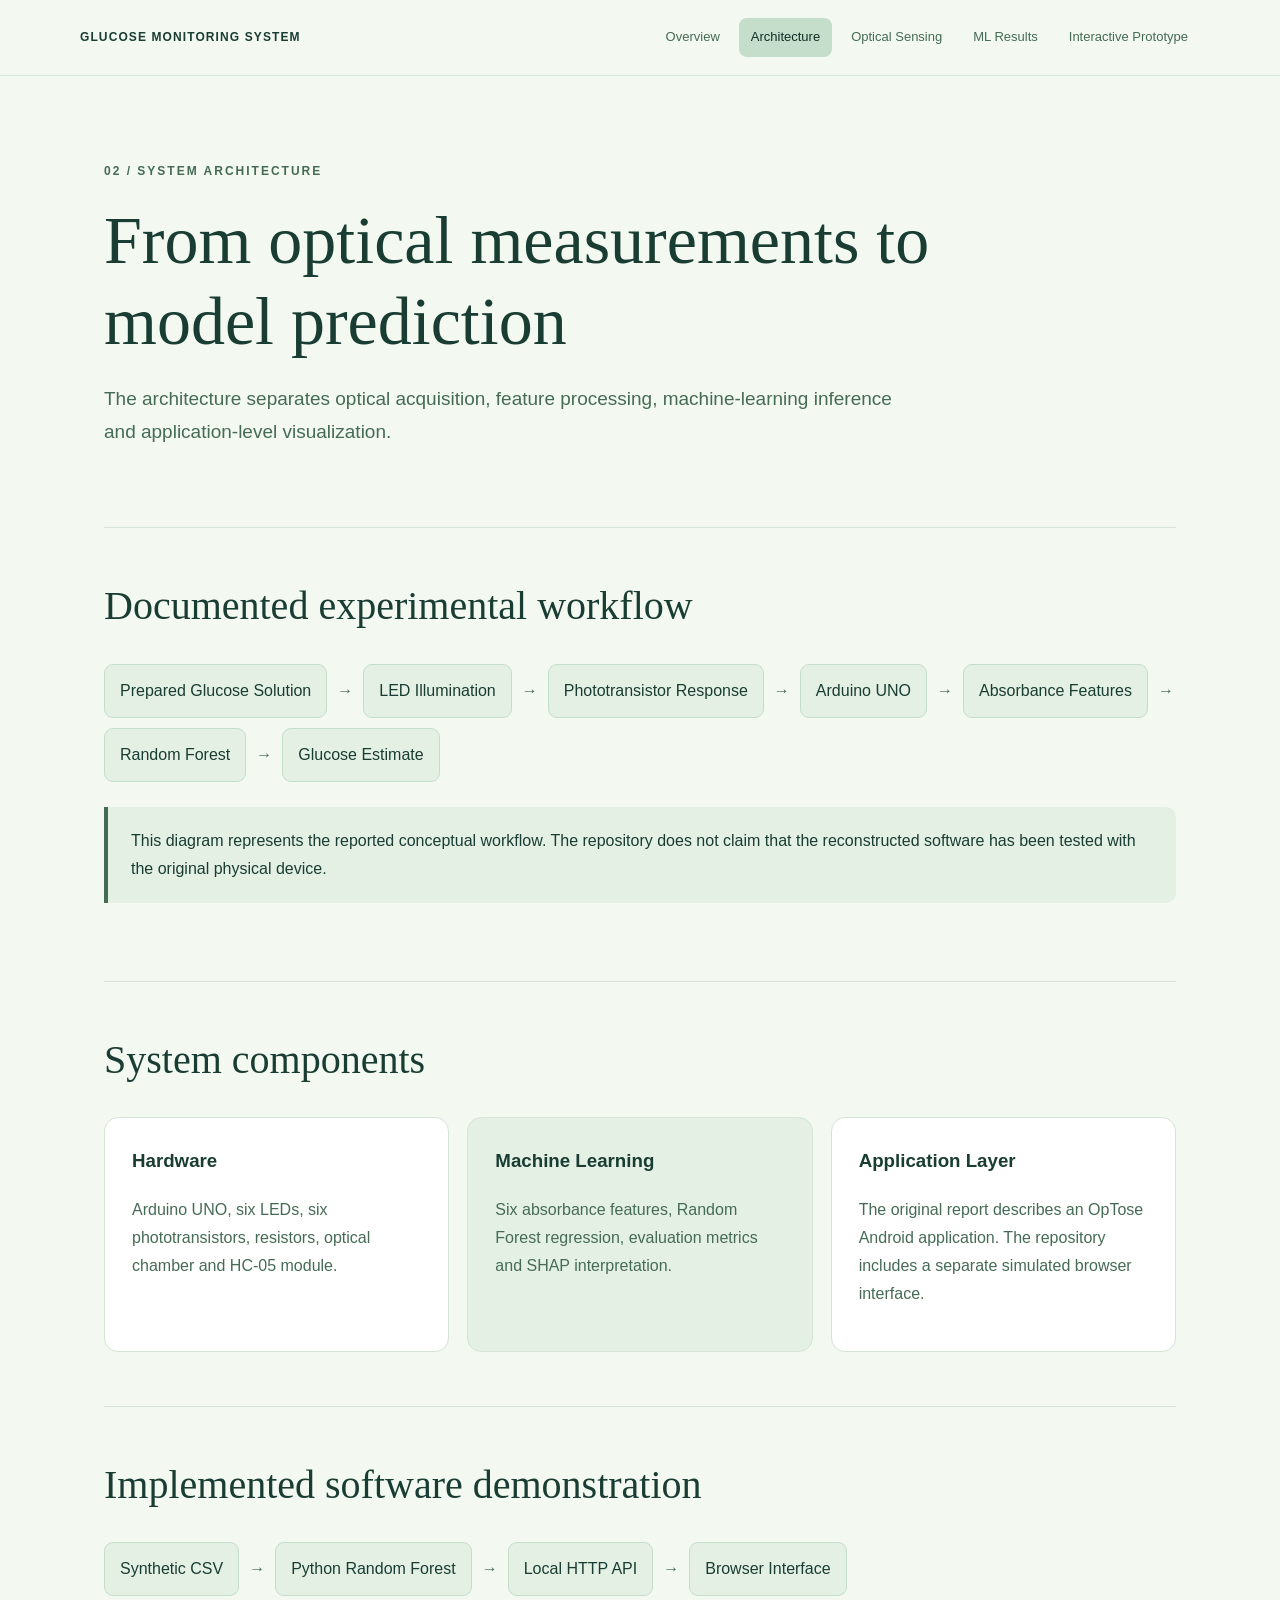
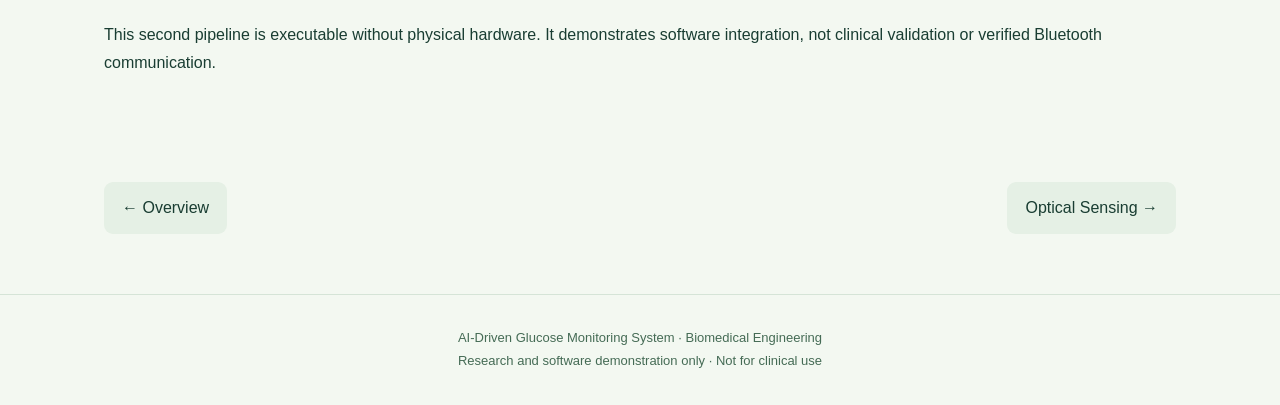
==== architecture.html @ 76eeb26d "Create five-page forest green project website" ====
﻿<!DOCTYPE html>
<html lang="en">
<head>
<meta charset="UTF-8">
<meta name="viewport" content="width=device-width, initial-scale=1">
<meta name="description" content="Optical glucose monitoring research prototype and machine-learning demonstration.">
<title>System Architecture | Glucose Monitoring System</title>
<link rel="stylesheet" href="style.css">
</head>
<body>

<header class="site-header">
<div class="container nav-wrap">
<a class="brand" href="index.html">GLUCOSE MONITORING SYSTEM</a>
<nav class="nav-links" aria-label="Main navigation">
<a href="index.html">Overview</a>
<a href="architecture.html" class="active" aria-current="page">Architecture</a>
<a href="sensing.html">Optical Sensing</a>
<a href="results.html">ML Results</a>
<a href="prototype.html">Interactive Prototype</a>
</nav>
</div>
</header>

<main class="container">
<div class="hero">
<div class="eyebrow">02 / System Architecture</div>
<h1>From optical measurements to model prediction</h1>
<p class="lead">
The architecture separates optical acquisition,
feature processing, machine-learning inference
and application-level visualization.
</p>
</div>

<section>
<h2>Documented experimental workflow</h2>

<div class="flow">
<span>Prepared Glucose Solution</span>
<b>&rarr;</b>
<span>LED Illumination</span>
<b>&rarr;</b>
<span>Phototransistor Response</span>
<b>&rarr;</b>
<span>Arduino UNO</span>
<b>&rarr;</b>
<span>Absorbance Features</span>
<b>&rarr;</b>
<span>Random Forest</span>
<b>&rarr;</b>
<span>Glucose Estimate</span>
</div>

<div class="note">
This diagram represents the reported conceptual workflow.
The repository does not claim that the reconstructed
software has been tested with the original physical device.
</div>
</section>

<section>
<h2>System components</h2>

<div class="grid">
<div class="card">
<h3>Hardware</h3>
<p>
Arduino UNO, six LEDs, six phototransistors,
resistors, optical chamber and HC-05 module.
</p>
</div>

<div class="card">
<h3>Machine Learning</h3>
<p>
Six absorbance features, Random Forest regression,
evaluation metrics and SHAP interpretation.
</p>
</div>

<div class="card">
<h3>Application Layer</h3>
<p>
The original report describes an OpTose Android application.
The repository includes a separate simulated browser interface.
</p>
</div>
</div>
</section>

<section>
<h2>Implemented software demonstration</h2>

<div class="flow">
<span>Synthetic CSV</span>
<b>&rarr;</b>
<span>Python Random Forest</span>
<b>&rarr;</b>
<span>Local HTTP API</span>
<b>&rarr;</b>
<span>Browser Interface</span>
</div>

<p>
This second pipeline is executable without physical hardware.
It demonstrates software integration, not clinical validation
or verified Bluetooth communication.
</p>
</section>

<div class="page-nav">
<a href="index.html">&larr; Overview</a>
<a href="sensing.html">Optical Sensing &rarr;</a>
</div>
</main>

<footer class="site-footer">
<div class="container">
AI-Driven Glucose Monitoring System · Biomedical Engineering<br>
Research and software demonstration only · Not for clinical use
</div>
</footer>

</body>
</html>
---- style.css ----
﻿:root {
  --forest: #193D32;
  --deep: #102E25;
  --moss: #456B55;
  --sage: #87A994;
  --mint: #C5DDCB;
  --pale: #E5F0E5;
  --cream: #F3F8F1;
  --white: #FFFFFF;
  --border: #D5E4D7;
}

* { box-sizing: border-box; }

html { scroll-behavior: smooth; }

body {
  margin: 0;
  background: var(--cream);
  color: var(--forest);
  font-family: "Segoe UI", Arial, sans-serif;
  line-height: 1.75;
}

a { color: var(--moss); }

.container {
  max-width: 1120px;
  margin: auto;
  padding: 0 24px;
}

.site-header {
  background: rgba(243,248,241,.97);
  border-bottom: 1px solid var(--border);
  position: sticky;
  top: 0;
  z-index: 20;
}

.nav-wrap {
  display: flex;
  align-items: center;
  justify-content: space-between;
  flex-wrap: wrap;
  gap: 16px;
  padding: 18px 0;
}

.brand {
  color: var(--forest);
  text-decoration: none;
  font-size: 12px;
  font-weight: 800;
  letter-spacing: 1.1px;
}

.nav-links {
  display: flex;
  flex-wrap: wrap;
  gap: 7px;
}

.nav-links a {
  color: var(--moss);
  text-decoration: none;
  font-size: 13px;
  padding: 8px 12px;
  border-radius: 8px;
}

.nav-links a:hover,
.nav-links a.active {
  background: var(--mint);
  color: var(--deep);
}

.hero {
  padding: 85px 0 60px;
}

.eyebrow {
  font-size: 12px;
  font-weight: 800;
  letter-spacing: 2px;
  text-transform: uppercase;
  color: var(--moss);
}

h1, h2 {
  font-family: Georgia, "Times New Roman", serif;
  font-weight: 400;
  line-height: 1.2;
}

h1 {
  font-size: clamp(38px, 6vw, 68px);
  max-width: 950px;
  margin: 18px 0;
}

h2 {
  font-size: clamp(28px, 4vw, 40px);
  margin-top: 0;
}

h3 { margin-top: 0; }

.lead {
  max-width: 820px;
  color: var(--moss);
  font-size: 19px;
}

section {
  padding: 54px 0;
  border-top: 1px solid var(--border);
}

.grid {
  display: grid;
  grid-template-columns: repeat(3, 1fr);
  gap: 18px;
}

.grid.two {
  grid-template-columns: repeat(2, 1fr);
}

.card {
  background: var(--white);
  border: 1px solid var(--border);
  border-radius: 14px;
  padding: 27px;
  min-width: 0;
}

.card:nth-child(2n) {
  background: var(--pale);
}

.card p {
  color: var(--moss);
}

.metric {
  background: var(--pale);
  border-radius: 14px;
  padding: 26px;
}

.metric strong {
  display: block;
  font: 42px Georgia, serif;
}

.metric span {
  color: var(--moss);
  font-size: 13px;
}

.flow {
  display: flex;
  flex-wrap: wrap;
  align-items: center;
  gap: 10px;
  margin: 25px 0;
}

.flow span {
  background: var(--pale);
  border: 1px solid var(--mint);
  padding: 12px 15px;
  border-radius: 9px;
}

.flow b {
  color: var(--moss);
}

.btn {
  display: inline-block;
  background: var(--forest);
  color: white;
  border: 0;
  padding: 12px 21px;
  border-radius: 8px;
  text-decoration: none;
  font: 600 14px "Segoe UI", Arial, sans-serif;
  cursor: pointer;
}

.btn:hover {
  background: var(--deep);
}

.note {
  padding: 20px 23px;
  border-left: 4px solid var(--moss);
  background: var(--pale);
  border-radius: 0 10px 10px 0;
  margin: 24px 0;
}

table {
  border-collapse: collapse;
  width: 100%;
  background: white;
}

th, td {
  text-align: left;
  padding: 13px;
  border-bottom: 1px solid var(--border);
}

th { background: var(--pale); }

.figure {
  width: 100%;
  border-radius: 9px;
  background: white;
}

.page-nav {
  display: flex;
  justify-content: space-between;
  flex-wrap: wrap;
  gap: 15px;
  padding: 35px 0 60px;
}

.page-nav a {
  text-decoration: none;
  background: var(--pale);
  color: var(--forest);
  padding: 12px 18px;
  border-radius: 9px;
}

.site-footer {
  border-top: 1px solid var(--border);
  padding: 32px 0;
  text-align: center;
  color: var(--moss);
  font-size: 13px;
}

.status {
  font-weight: 700;
  color: var(--moss);
  font-size: 13px;
}

.prediction {
  font: 48px Georgia, serif;
  margin: 15px 0;
}

.small {
  color: var(--moss);
  font-size: 13px;
}

@media (max-width: 760px) {
  .hero { padding: 55px 0 35px; }
  .grid, .grid.two { grid-template-columns: 1fr; }
  .nav-wrap { align-items: flex-start; }
  .nav-links a { padding: 7px 9px; }
  section { padding: 38px 0; }
}
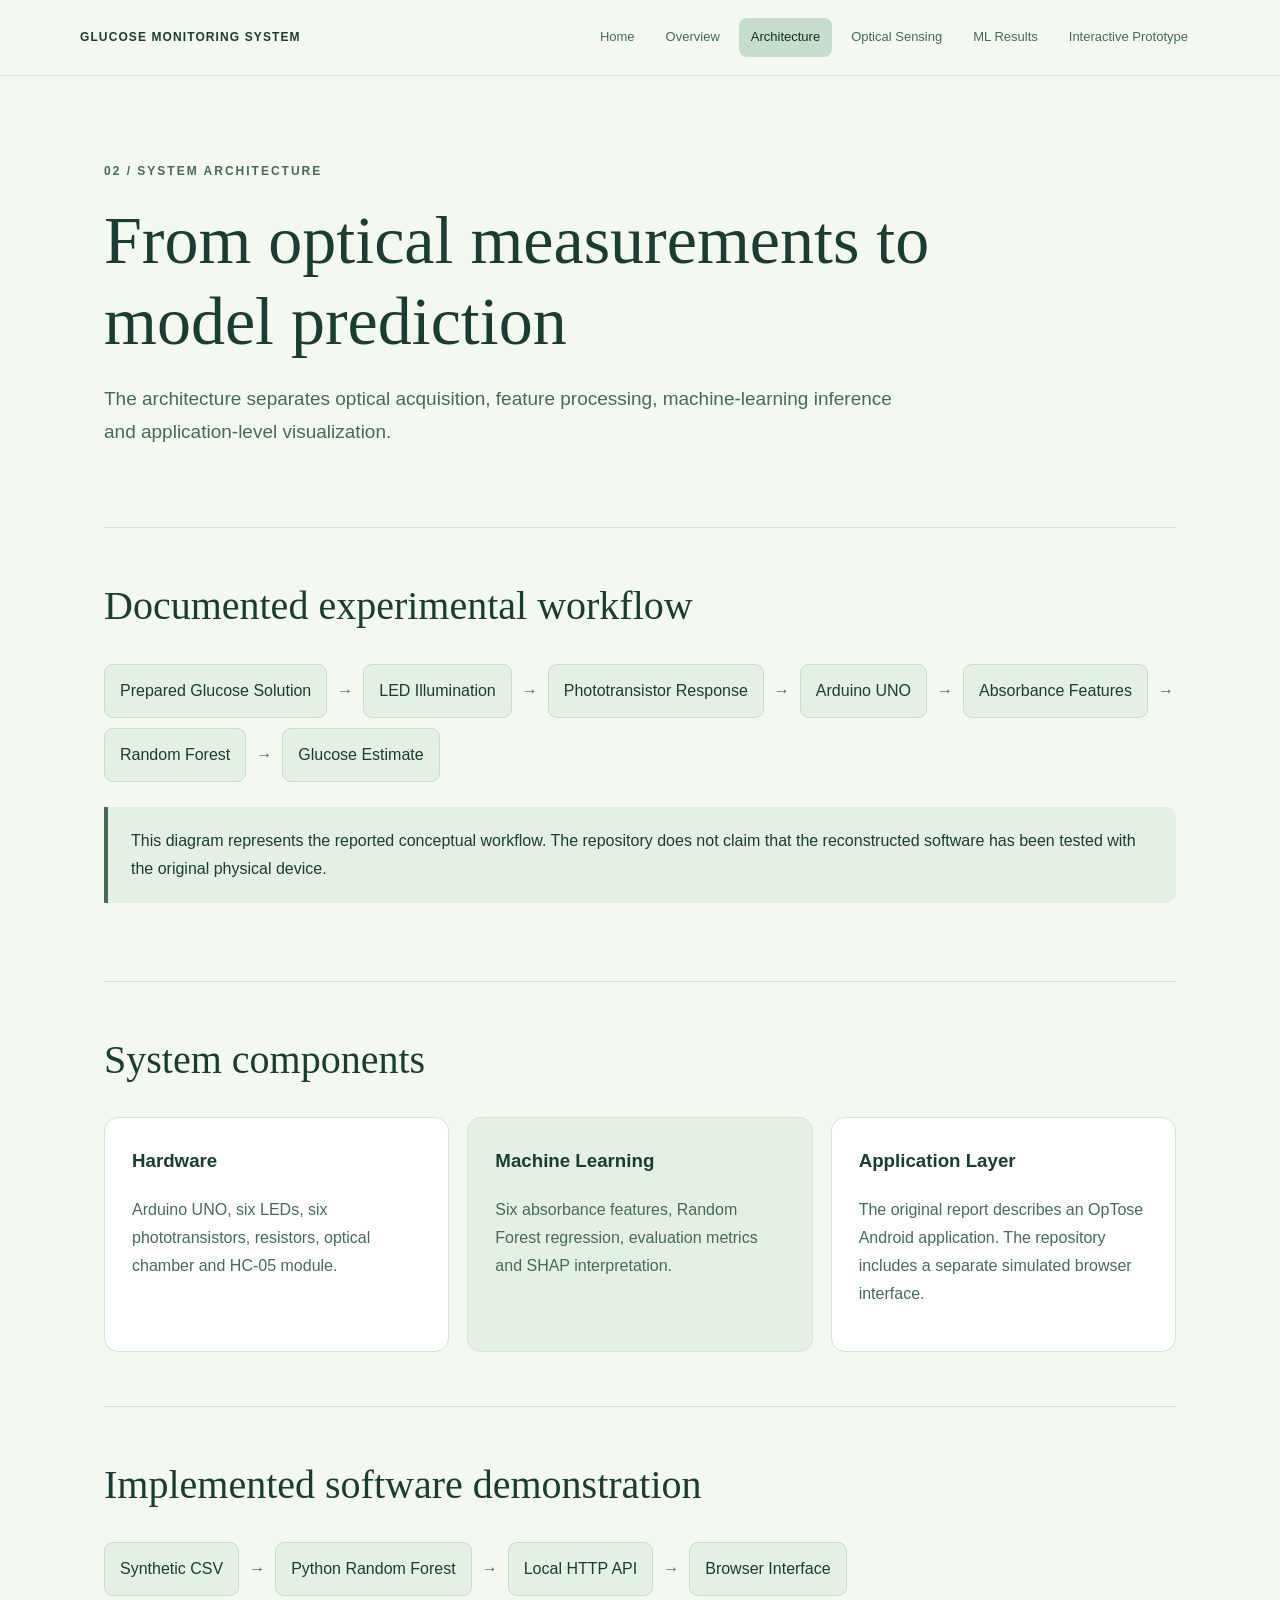
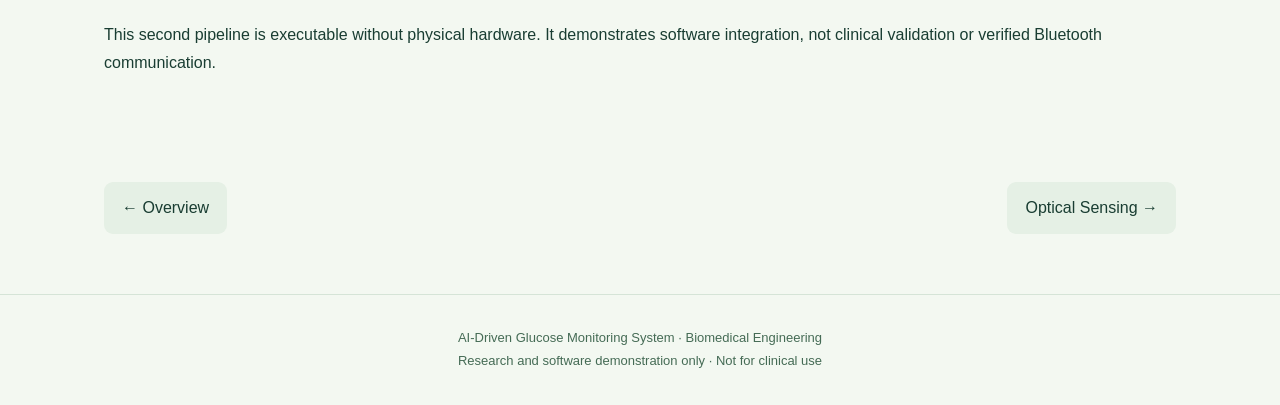
==== commit a8c641f1: "Add illustrated landing page and dedicated overview" ====
--- a/architecture.html
+++ b/architecture.html
@@ -13,7 +13,8 @@
 <div class="container nav-wrap">
 <a class="brand" href="index.html">GLUCOSE MONITORING SYSTEM</a>
 <nav class="nav-links" aria-label="Main navigation">
-<a href="index.html">Overview</a>
+<a href="index.html">Home</a>
+<a href="overview.html">Overview</a>
 <a href="architecture.html" class="active" aria-current="page">Architecture</a>
 <a href="sensing.html">Optical Sensing</a>
 <a href="results.html">ML Results</a>
@@ -124,3 +125,4 @@
 
 </body>
 </html>
+
--- a/style.css
+++ b/style.css
@@ -269,3 +269,255 @@
   .nav-links a { padding: 7px 9px; }
   section { padding: 38px 0; }
 }
+
+/* ========================================
+   LANDING PAGE — FOREST GREEN / SAGE
+   ======================================== */
+
+.home-page {
+    background: #F4F8F1;
+}
+
+.home-page .site-header {
+    background: #103D2B;
+    border-bottom: none;
+}
+
+.home-page .brand {
+    color: #FFFFFF;
+}
+
+.brand-symbol {
+    color: #C5DDCB;
+    margin-right: 8px;
+    font-size: 19px;
+}
+
+.home-page .nav-links a {
+    color: #E5F0E5;
+}
+
+.home-page .nav-links a:hover,
+.home-page .nav-links a.active {
+    color: #103D2B;
+    background: #C5DDCB;
+}
+
+.landing-hero {
+    border: none;
+    padding: 70px 0;
+    background:
+      radial-gradient(circle at 78% 28%,
+        rgba(134,176,133,.35), transparent 42%),
+      linear-gradient(125deg, #F4F8F1 0%,
+        #E4F0E1 55%, #BFD9C0 100%);
+}
+
+.landing-layout {
+    display: grid;
+    grid-template-columns: 1.1fr 1fr;
+    align-items: center;
+    gap: 45px;
+    min-height: 490px;
+}
+
+.landing-copy h1 {
+    font-family: Georgia, serif;
+    font-size: clamp(42px, 5vw, 70px);
+    line-height: 1.13;
+    letter-spacing: -1.6px;
+    color: #103D2B;
+    margin: 24px 0;
+}
+
+.landing-description {
+    color: #355E49;
+    font-size: 17px;
+    max-width: 590px;
+    line-height: 1.9;
+}
+
+.landing-actions {
+    display: flex;
+    flex-wrap: wrap;
+    gap: 14px;
+    margin-top: 30px;
+}
+
+.btn-outline {
+    background: transparent;
+    border: 1px solid #103D2B;
+    color: #103D2B;
+}
+
+.btn-outline:hover {
+    background: #C5DDCB;
+    color: #103D2B;
+}
+
+.landing-tags {
+    display: flex;
+    flex-wrap: wrap;
+    gap: 9px;
+    margin-top: 27px;
+}
+
+.landing-tags span {
+    font-size: 12px;
+    border: 1px solid #B8D2BE;
+    color: #355E49;
+    background: rgba(255,255,255,.45);
+    padding: 6px 11px;
+    border-radius: 30px;
+}
+
+.landing-visual {
+    background: rgba(255,255,255,.5);
+    border: 1px solid rgba(255,255,255,.75);
+    border-radius: 24px;
+    overflow: hidden;
+    min-height: 310px;
+    box-shadow: 0 25px 60px rgba(18,64,40,.13);
+}
+
+.landing-visual img {
+    width: 100%;
+    height: auto;
+    display: block;
+}
+
+.visual-caption {
+    text-align: center;
+    padding: 10px 16px;
+    font-size: 11px;
+    color: #456B55;
+}
+
+.visual-fallback {
+    background: linear-gradient(140deg,#BFD9C0,#EAF3E7);
+    min-height: 340px;
+    display: flex;
+    flex-direction: column;
+    justify-content: flex-end;
+}
+
+.section-intro {
+    text-align: center;
+    max-width: 760px;
+    margin: 0 auto 38px;
+}
+
+.section-intro p {
+    color: #456B55;
+}
+
+.landing-sections {
+    padding: 75px 0;
+    background: #FFFFFF;
+}
+
+.landing-card-grid {
+    display: grid;
+    grid-template-columns: repeat(5, minmax(0,1fr));
+    gap: 15px;
+}
+
+.landing-card {
+    background: #EAF3E8;
+    border: 1px solid #D6E6D5;
+    border-radius: 16px;
+    padding: 25px 19px;
+    color: #193D32;
+    text-decoration: none;
+    display: flex;
+    flex-direction: column;
+    min-height: 250px;
+    transition: transform .2s, box-shadow .2s;
+}
+
+.landing-card:hover {
+    transform: translateY(-5px);
+    box-shadow: 0 12px 30px rgba(18,64,40,.12);
+}
+
+.landing-card-icon {
+    width: 48px;
+    height: 48px;
+    display: flex;
+    align-items: center;
+    justify-content: center;
+    border-radius: 12px;
+    background: #C5DDCB;
+    color: #103D2B;
+    font: bold 18px Georgia,serif;
+    margin-bottom: 23px;
+}
+
+.landing-card h3 {
+    font-size: 17px;
+    line-height: 1.4;
+}
+
+.landing-card p {
+    font-size: 13px;
+    line-height: 1.7;
+    color: #456B55;
+}
+
+.landing-card span {
+    margin-top: auto;
+    font-size: 12px;
+    font-weight: 700;
+    color: #103D2B;
+}
+
+.landing-bottom {
+    padding: 60px 0;
+    background: #E5F0E5;
+}
+
+.landing-bottom-inner {
+    display: flex;
+    align-items: center;
+    justify-content: space-between;
+    gap: 25px;
+}
+
+.landing-bottom-inner p {
+    color: #456B55;
+}
+
+@media (max-width: 1000px) {
+    .landing-card-grid {
+        grid-template-columns: repeat(3, minmax(0,1fr));
+    }
+}
+
+@media (max-width: 760px) {
+    .landing-layout {
+        grid-template-columns: 1fr;
+    }
+
+    .landing-hero {
+        padding: 45px 0;
+    }
+
+    .landing-card-grid {
+        grid-template-columns: repeat(2, minmax(0,1fr));
+    }
+
+    .landing-bottom-inner {
+        flex-direction: column;
+        align-items: flex-start;
+    }
+
+    .home-page .nav-wrap {
+        align-items: flex-start;
+    }
+}
+
+@media (max-width: 480px) {
+    .landing-card-grid {
+        grid-template-columns: 1fr;
+    }
+}
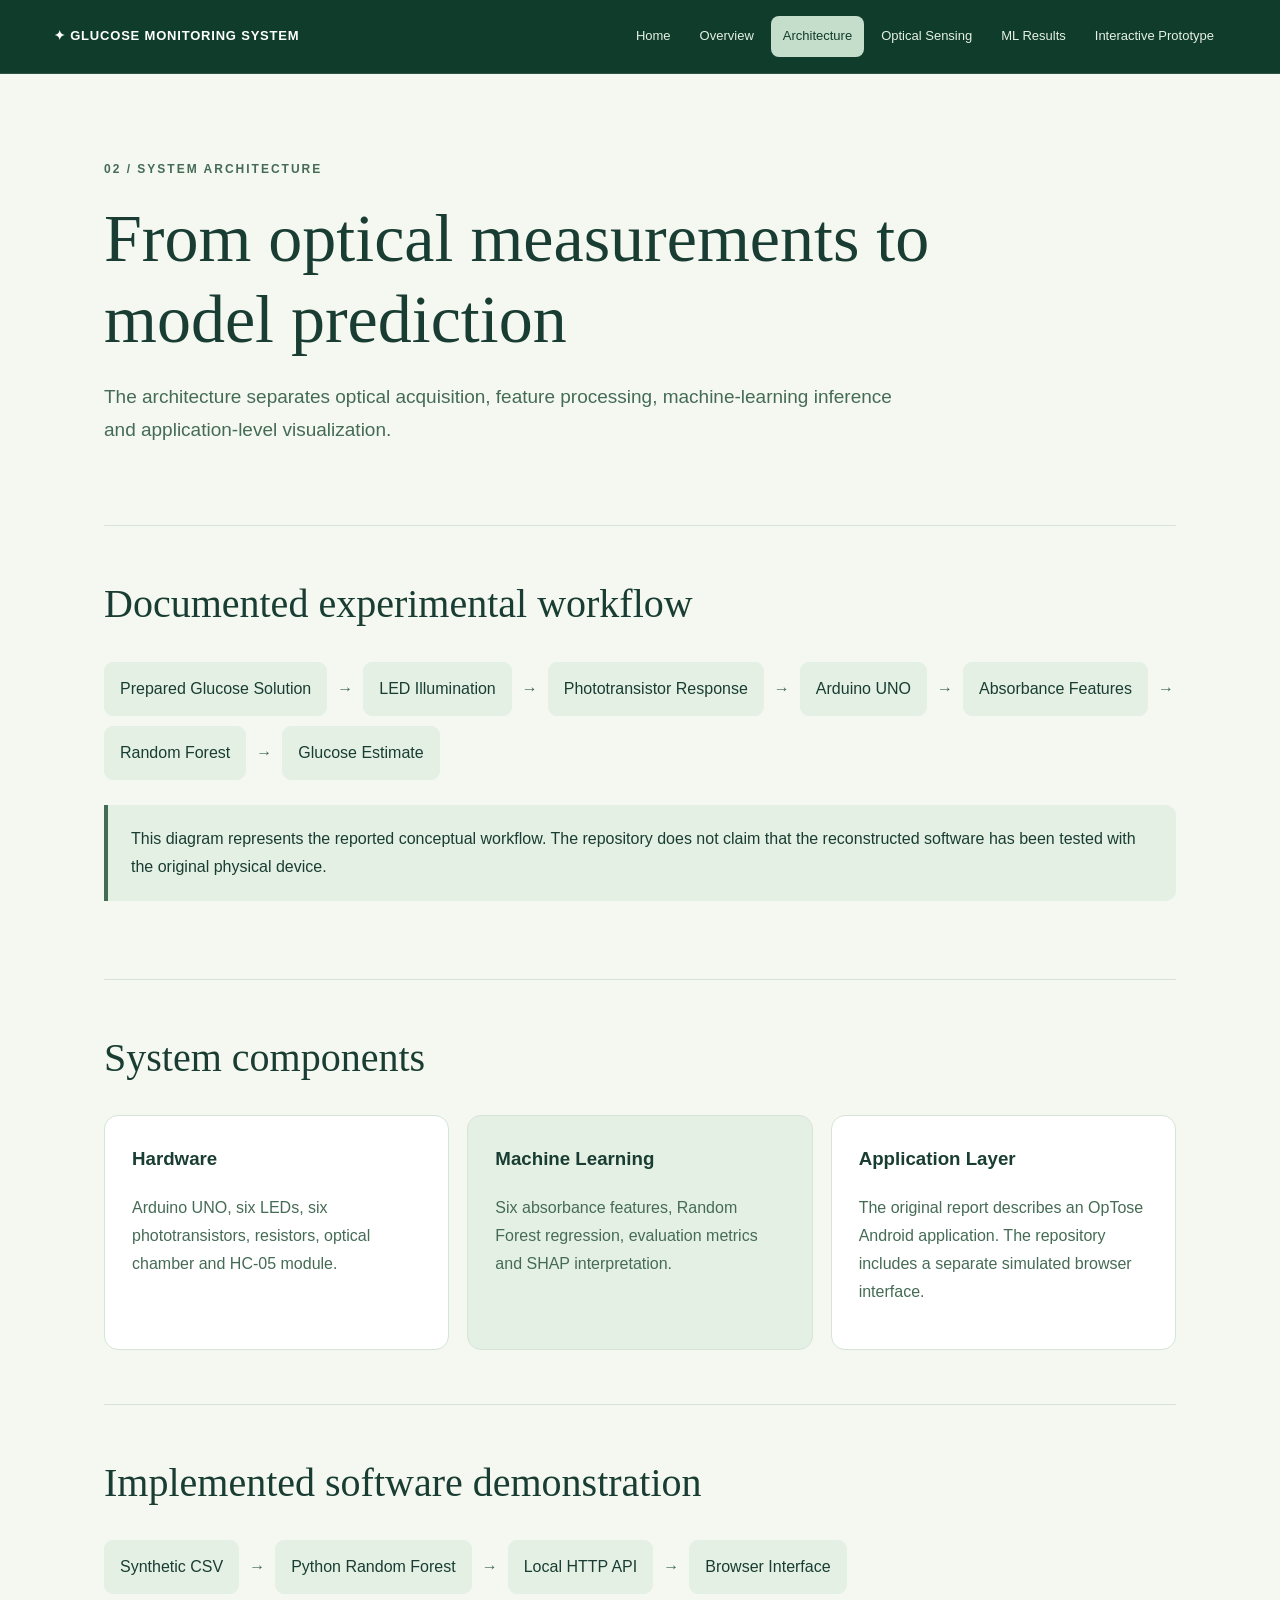
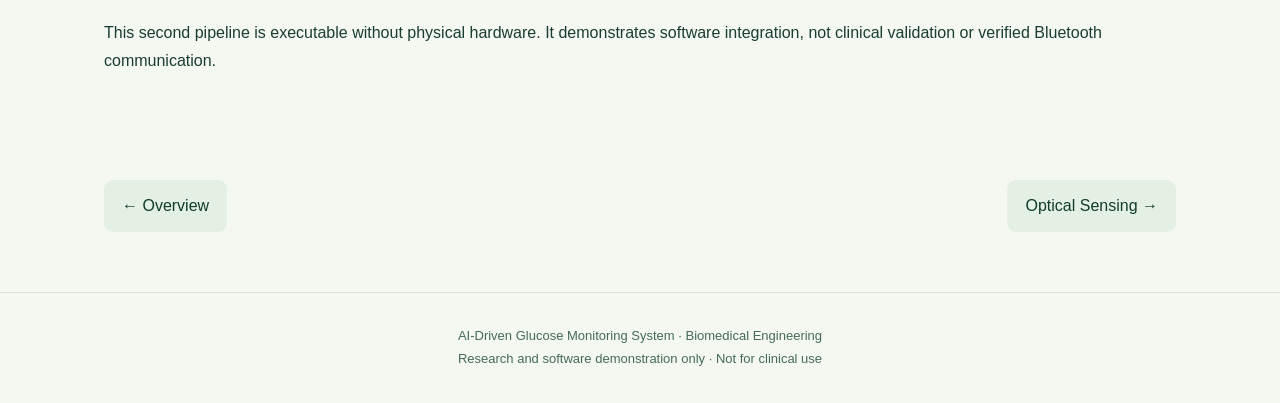
==== commit b6964329: "Finalize multipage glucose monitoring portfolio" ====
--- a/architecture.html
+++ b/architecture.html
@@ -8,11 +8,12 @@
 <link rel="stylesheet" href="style.css">
 </head>
 <body>
-
-<header class="site-header">
-<div class="container nav-wrap">
-<a class="brand" href="index.html">GLUCOSE MONITORING SYSTEM</a>
-<nav class="nav-links" aria-label="Main navigation">
+<header class="final-header">
+<div class="final-header-inner">
+<a class="final-brand" href="index.html">
+✦ GLUCOSE MONITORING SYSTEM
+</a>
+<nav class="final-nav" aria-label="Main navigation">
 <a href="index.html">Home</a>
 <a href="overview.html">Overview</a>
 <a href="architecture.html" class="active" aria-current="page">Architecture</a>
@@ -22,6 +23,8 @@
 </nav>
 </div>
 </header>
+
+
 
 <main class="container">
 <div class="hero">
@@ -126,3 +129,4 @@
 </body>
 </html>
 
+
--- a/style.css
+++ b/style.css
@@ -521,3 +521,253 @@
         grid-template-columns: 1fr;
     }
 }
+
+/* FINAL-SITE-START */
+
+/* FINAL GLUCOSE PROJECT DESIGN */
+:root {
+  --forest: #103D2B;
+  --forest-dark: #08291D;
+  --sage: #C5DDCB;
+  --mint: #E5F0E5;
+  --paper: #F4F8F1;
+  --text: #193D32;
+}
+
+html { scroll-behavior: smooth; }
+
+body {
+  margin: 0;
+  background: var(--paper);
+  color: var(--text);
+  font-family: "Segoe UI", Arial, sans-serif;
+}
+
+.final-header {
+  position: sticky;
+  top: 0;
+  z-index: 100;
+  background: var(--forest);
+  border-bottom: 1px solid rgba(255,255,255,.12);
+}
+
+.final-header-inner {
+  max-width: 1220px;
+  margin: auto;
+  padding: 16px 24px;
+  display: flex;
+  align-items: center;
+  justify-content: space-between;
+  gap: 22px;
+  flex-wrap: wrap;
+}
+
+.final-brand {
+  color: white;
+  text-decoration: none;
+  font-weight: 800;
+  font-size: 13px;
+  letter-spacing: .8px;
+}
+
+.final-nav {
+  display: flex;
+  flex-wrap: wrap;
+  gap: 5px;
+}
+
+.final-nav a {
+  color: #E5F0E5;
+  text-decoration: none;
+  padding: 9px 12px;
+  border-radius: 8px;
+  font-size: 13px;
+}
+
+.final-nav a:hover,
+.final-nav a.active {
+  background: var(--sage);
+  color: var(--forest);
+}
+
+.final-home {
+  background:
+    radial-gradient(circle at 75% 30%, #D2E7CF, transparent 48%),
+    linear-gradient(120deg,#F4F8F1,#E1F0DD);
+}
+
+.final-hero {
+  max-width: 1220px;
+  margin: auto;
+  padding: 75px 24px;
+  display: grid;
+  grid-template-columns: .9fr 1.1fr;
+  align-items: center;
+  gap: 45px;
+}
+
+.final-kicker {
+  color: #456B55;
+  text-transform: uppercase;
+  letter-spacing: 2px;
+  font-weight: 800;
+  font-size: 12px;
+}
+
+.final-hero h1 {
+  font-family: Georgia,serif;
+  font-weight: 400;
+  font-size: clamp(42px,5vw,72px);
+  line-height: 1.12;
+  margin: 20px 0;
+  letter-spacing: -1.4px;
+}
+
+.final-lead {
+  color: #456B55;
+  font-size: 17px;
+  line-height: 1.9;
+}
+
+.final-actions {
+  display: flex;
+  flex-wrap: wrap;
+  gap: 12px;
+  margin-top: 28px;
+}
+
+.final-button {
+  background: var(--forest);
+  color: white;
+  text-decoration: none;
+  padding: 13px 22px;
+  border-radius: 9px;
+  font-weight: 700;
+  font-size: 14px;
+  display: inline-block;
+}
+
+.final-button.secondary {
+  color: var(--forest);
+  background: transparent;
+  border: 1px solid var(--forest);
+}
+
+.final-cover {
+  background: rgba(255,255,255,.65);
+  padding: 14px;
+  border: 1px solid #D7E8D5;
+  border-radius: 22px;
+  box-shadow: 0 24px 65px rgba(16,61,43,.12);
+}
+
+.final-cover img {
+  width: 100%;
+  height: auto;
+  display: block;
+  border-radius: 12px;
+}
+
+.final-cover figcaption {
+  color: #456B55;
+  text-align: center;
+  font-size: 12px;
+  margin-top: 10px;
+}
+
+.final-section {
+  background: white;
+  padding: 65px 24px;
+}
+
+.final-section-inner {
+  max-width: 1220px;
+  margin: auto;
+}
+
+.final-section h2 {
+  font-family: Georgia,serif;
+  font-size: clamp(30px,4vw,44px);
+  font-weight: 400;
+  margin: 10px 0 30px;
+}
+
+.final-cards {
+  display: grid;
+  grid-template-columns: repeat(5,minmax(0,1fr));
+  gap: 16px;
+}
+
+.final-card {
+  text-decoration: none;
+  background: #EAF3E8;
+  color: var(--forest);
+  border: 1px solid #D6E6D5;
+  border-radius: 15px;
+  padding: 25px 19px;
+  min-height: 225px;
+  display: flex;
+  flex-direction: column;
+  transition: transform .2s,box-shadow .2s;
+}
+
+.final-card:hover {
+  transform: translateY(-5px);
+  box-shadow: 0 12px 28px rgba(16,61,43,.12);
+}
+
+.final-card-number {
+  font: bold 25px Georgia,serif;
+  color: #456B55;
+}
+
+.final-card h3 {
+  font-size: 17px;
+  line-height: 1.4;
+  margin: 23px 0 8px;
+}
+
+.final-card p {
+  color: #456B55;
+  font-size: 13px;
+  line-height: 1.7;
+}
+
+.final-card span:last-child {
+  margin-top: auto;
+  font-weight: 700;
+  font-size: 12px;
+}
+
+.final-footer {
+  padding: 30px 24px;
+  background: var(--forest-dark);
+  color: #C5DDCB;
+  text-align: center;
+  font-size: 13px;
+}
+
+@media(max-width:1000px) {
+  .final-cards {
+    grid-template-columns: repeat(3,minmax(0,1fr));
+  }
+}
+
+@media(max-width:760px) {
+  .final-hero {
+    grid-template-columns: 1fr;
+    padding: 45px 24px;
+  }
+
+  .final-cards {
+    grid-template-columns: repeat(2,minmax(0,1fr));
+  }
+}
+
+@media(max-width:480px) {
+  .final-cards {
+    grid-template-columns: 1fr;
+  }
+}
+/* FINAL-SITE-END */
+
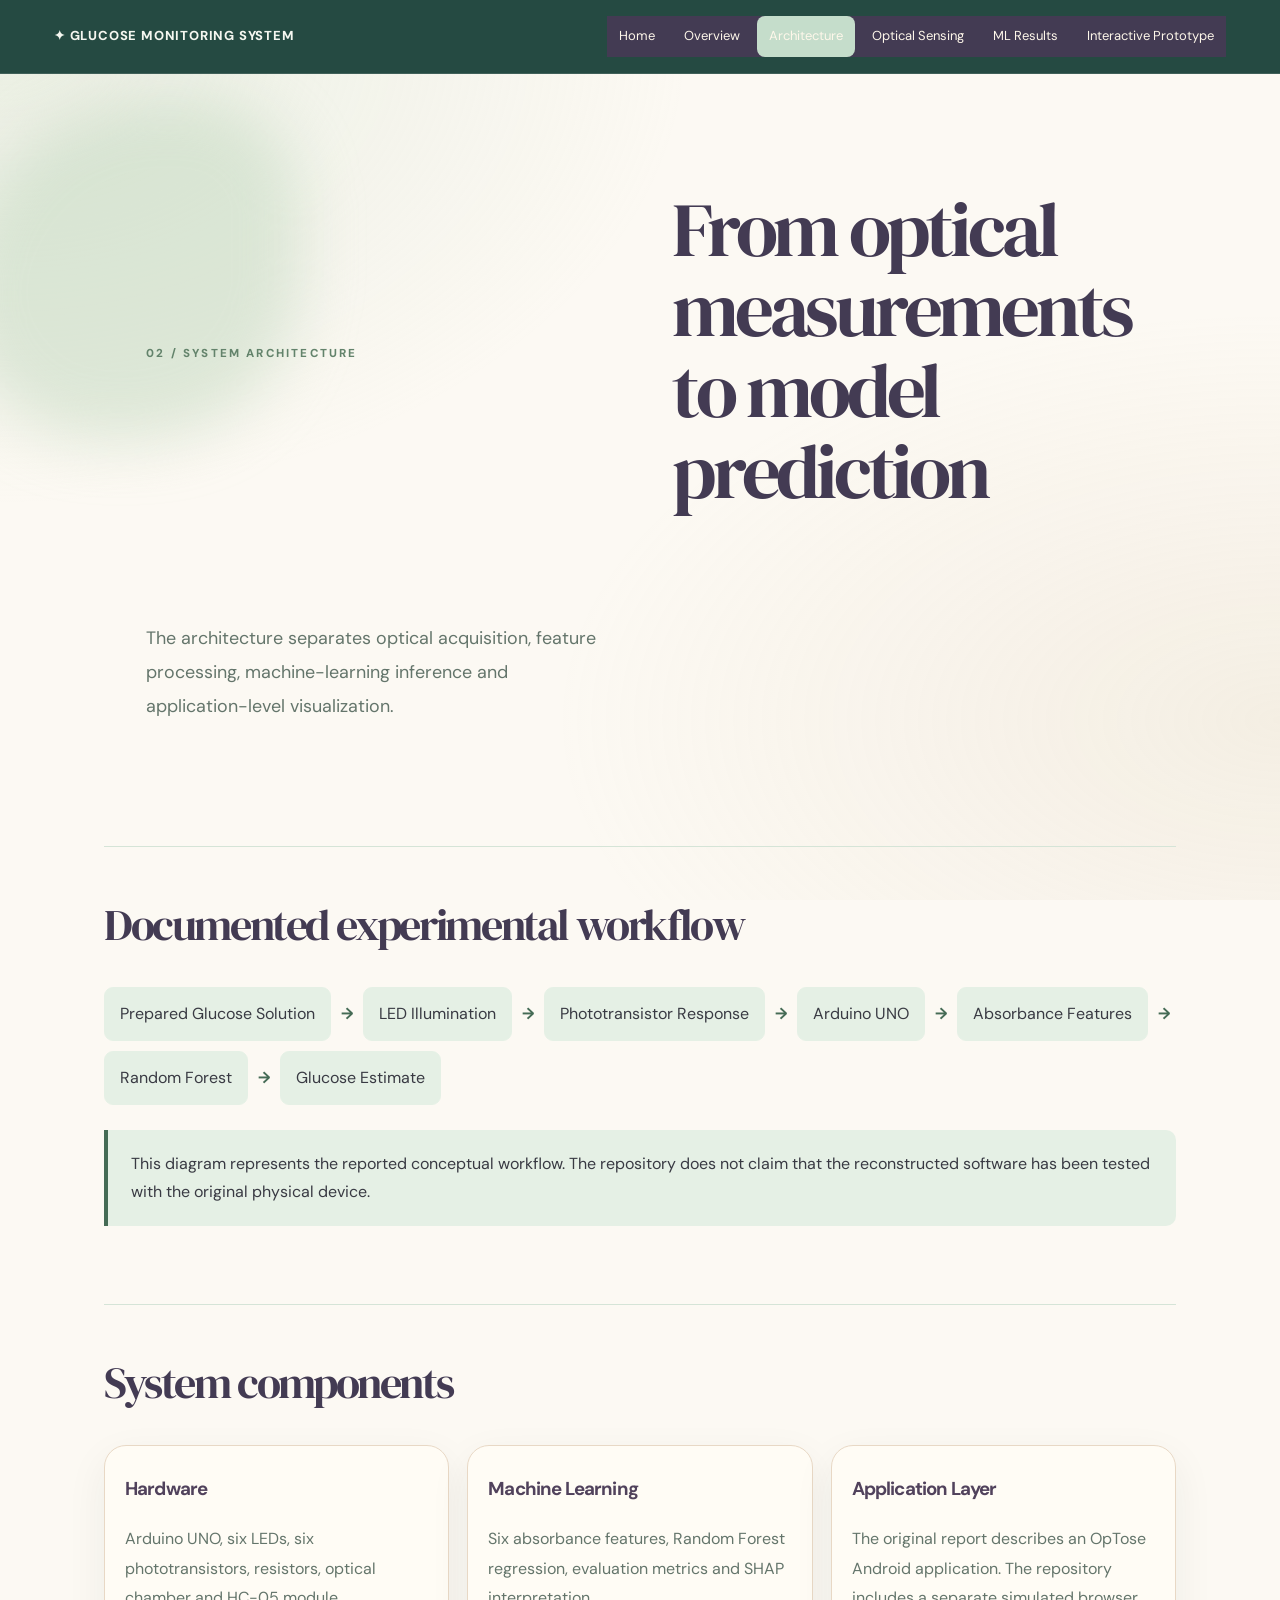
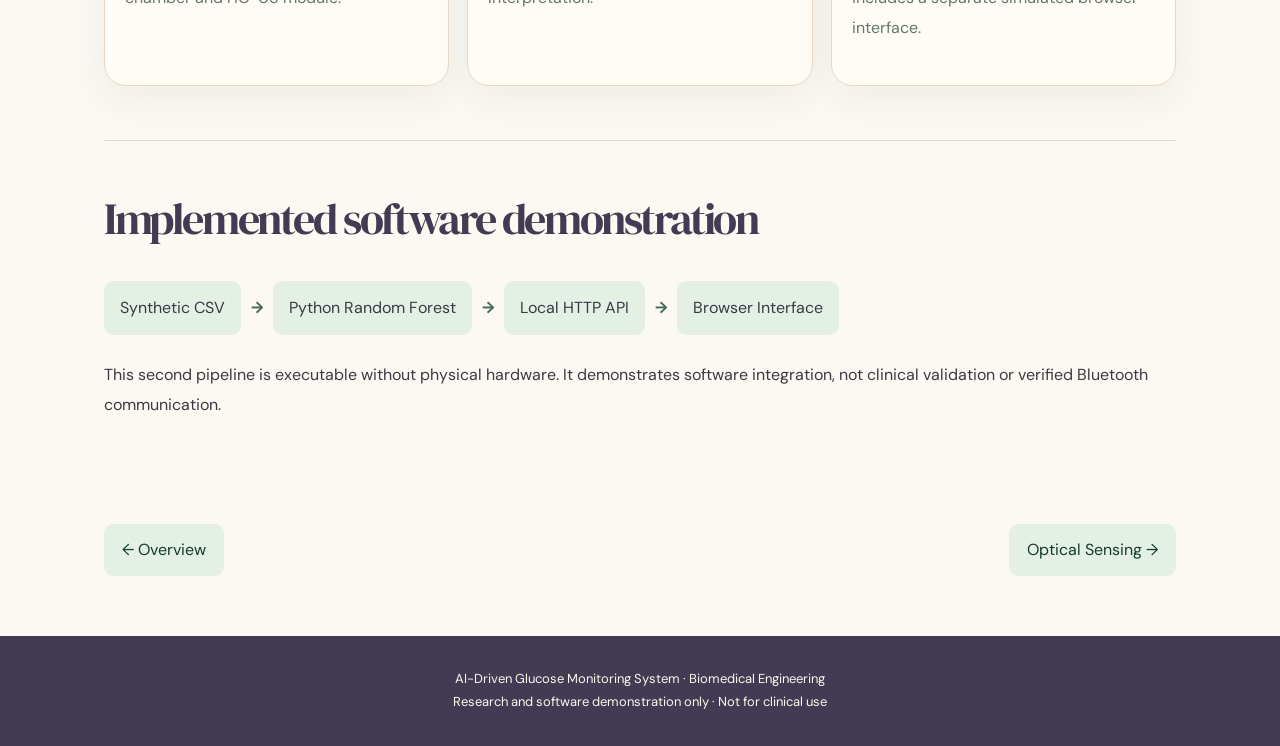
==== commit 9687b371: "Introduce distinct editorial nature-inspired interfaces" ====
--- a/architecture.html
+++ b/architecture.html
@@ -1,4 +1,4 @@
-﻿<!DOCTYPE html>
+<!DOCTYPE html>
 <html lang="en">
 <head>
 <meta charset="UTF-8">
@@ -6,8 +6,10 @@
 <meta name="description" content="Optical glucose monitoring research prototype and machine-learning demonstration.">
 <title>System Architecture | Glucose Monitoring System</title>
 <link rel="stylesheet" href="style.css">
+<link rel="stylesheet" href="biophilic-premium.css?v=3">
+<link rel="stylesheet" href="nature-redesign.css?v=5">
 </head>
-<body>
+<body class="bio3-glucose">
 <header class="final-header">
 <div class="final-header-inner">
 <a class="final-brand" href="index.html">
@@ -126,6 +128,7 @@
 </div>
 </footer>
 
+<script src="biophilic-premium.js?v=3" defer></script>
 </body>
 </html>
 
--- a/biophilic-premium.css
+++ b/biophilic-premium.css
@@ -0,0 +1,363 @@
+@import url('https://fonts.googleapis.com/css2?family=DM+Sans:wght@400;500;600;700;800&family=DM+Serif+Display:ital@0;1&display=swap');
+
+:root {
+  --bio-deep: #254A42;
+  --bio-sage: #B9CDAE;
+  --bio-gold: #C6A77C;
+  --bio-paper: #F5F4ED;
+  --bio-ink: #263D33;
+  --bio-muted: #64756B;
+}
+
+html { scroll-behavior:smooth; scroll-padding-top:110px; }
+
+body {
+  background:var(--bio-paper) !important;
+  color:var(--bio-ink) !important;
+  font-family:'DM Sans',sans-serif !important;
+  overflow-x:hidden;
+}
+
+body::before {
+  content:"";
+  position:fixed;
+  inset:0;
+  pointer-events:none;
+  z-index:-1;
+  background:
+    radial-gradient(ellipse at 0% 5%,#C7DBC455,transparent 38%),
+    radial-gradient(ellipse at 100% 80%,#D8C5A533,transparent 40%);
+}
+
+h1,h2,h3 {
+  color:var(--bio-deep) !important;
+  letter-spacing:-.045em;
+}
+
+h1,h2 {
+  font-family:'DM Serif Display',Georgia,serif !important;
+  font-weight:400 !important;
+}
+
+h1 {
+  font-size:clamp(3.3rem,6vw,6.6rem) !important;
+  line-height:1.05 !important;
+}
+
+h2 {
+  font-size:clamp(2.1rem,3.4vw,3.6rem) !important;
+  line-height:1.14 !important;
+}
+
+p { line-height:1.85; }
+
+.eyebrow,.kicker {
+  color:#63836B !important;
+  font-family:'DM Sans',sans-serif !important;
+  font-weight:800 !important;
+  font-size:.72rem !important;
+  letter-spacing:.19em !important;
+  text-transform:uppercase;
+}
+
+.topbar,.site-nav,body > nav {
+  width:min(1380px,calc(100% - 32px)) !important;
+  max-width:1380px !important;
+  margin:16px auto 0 !important;
+  padding:18px 26px !important;
+  border:1px solid #FFFFFF25 !important;
+  border-radius:22px !important;
+  background:var(--bio-deep) !important;
+  box-shadow:0 18px 50px #16392C25 !important;
+  color:white !important;
+  position:relative;
+  z-index:20;
+}
+
+.topbar a,.site-nav a,.site-nav strong,
+body > nav a,body > nav strong {
+  color:#F7F8F0 !important;
+  text-decoration:none;
+}
+
+.topbar nav a,.site-links a,body > nav a {
+  padding:10px 12px;
+  border-radius:10px;
+  transition:background .25s ease;
+}
+
+.topbar nav a:hover,.site-links a:hover,
+body > nav a:hover {
+  background:#FFFFFF24 !important;
+}
+
+.hero {
+  position:relative;
+  isolation:isolate;
+  max-width:1380px !important;
+  margin:0 auto !important;
+  min-height:660px;
+  padding:95px 42px 105px !important;
+  gap:clamp(35px,5vw,85px) !important;
+  border:0 !important;
+}
+
+.hero::before {
+  content:"";
+  position:absolute;
+  width:340px;
+  height:340px;
+  left:-145px;
+  top:25px;
+  z-index:-1;
+  background:#BCD4B970;
+  border-radius:65% 35% 53% 47%;
+  filter:blur(30px);
+}
+
+.hero h1 { max-width:790px; margin:20px 0 28px !important; }
+.hero h1 em { color:#83A485 !important; }
+
+.hero .lead,.hero > div > p,.hero p {
+  color:var(--bio-muted);
+  font-size:clamp(1rem,1.4vw,1.16rem);
+  line-height:1.9;
+}
+
+.hero-visual,.hero figure {
+  overflow:hidden;
+  background:linear-gradient(145deg,#244D3D,#77977E) !important;
+  border:1px solid #FFFFFF55 !important;
+  border-radius:42% 58% 49% 51% / 45% 41% 59% 55% !important;
+  box-shadow:0 38px 85px #183C302E !important;
+}
+
+.hero-visual img,.hero figure img {
+  width:100%;
+  height:auto;
+  object-fit:contain;
+  display:block;
+}
+
+.hero figure { padding:20px !important; }
+.hero figure img { border-radius:22px !important; }
+
+.hero figure figcaption,.visual-caption {
+  color:#E7F0E4 !important;
+  font-size:.75rem !important;
+  text-align:center;
+}
+
+.feature,.card,.panel,.metric {
+  background:#FFFEF9 !important;
+  border:1px solid #D9E4D6 !important;
+  border-radius:26px !important;
+  box-shadow:0 16px 45px #193B2910 !important;
+  transition:
+    transform .45s cubic-bezier(.22,1,.36,1),
+    box-shadow .45s ease,
+    border-color .3s ease !important;
+}
+
+.feature:hover,.card:hover {
+  transform:translateY(-9px) !important;
+  box-shadow:0 28px 60px #193B2922 !important;
+  border-color:#9CB99B !important;
+}
+
+.feature h3,.card h3 { color:var(--bio-deep) !important; }
+.feature p,.card p { color:var(--bio-muted) !important; }
+
+.btn,.primary-button {
+  display:inline-flex !important;
+  align-items:center;
+  justify-content:center;
+  background:var(--bio-deep) !important;
+  color:white !important;
+  border:1px solid var(--bio-deep) !important;
+  border-radius:14px !important;
+  padding:15px 24px !important;
+  text-decoration:none !important;
+  font-family:'DM Sans',sans-serif !important;
+  font-weight:700 !important;
+  box-shadow:0 12px 28px #173D3426 !important;
+  transition:transform .3s ease,background .3s ease !important;
+}
+
+.btn:hover,.primary-button:hover {
+  background:#426B54 !important;
+  transform:translateY(-3px);
+}
+
+.btn-outline,.secondary {
+  background:#E6EDE2 !important;
+  color:var(--bio-deep) !important;
+  border-color:#CCDCC7 !important;
+}
+
+.metric {
+  border-top:4px solid var(--bio-sage) !important;
+  padding:25px !important;
+}
+
+.metric strong {
+  font-family:'DM Serif Display',Georgia,serif !important;
+  font-weight:400 !important;
+  font-size:clamp(2.2rem,3vw,3.5rem) !important;
+  color:var(--bio-deep) !important;
+}
+
+.tag {
+  background:#E7EEE3 !important;
+  border:1px solid #CBDCC9 !important;
+  border-radius:99px !important;
+  color:var(--bio-deep) !important;
+}
+
+.sections {
+  background:transparent !important;
+  padding:75px 30px 110px !important;
+}
+
+footer {
+  background:var(--bio-deep) !important;
+  color:#E9F0E5 !important;
+  border:0 !important;
+}
+
+input,textarea,select {
+  border-radius:12px;
+  accent-color:var(--bio-deep);
+}
+
+a:focus-visible,button:focus-visible,
+input:focus-visible,select:focus-visible {
+  outline:3px solid var(--bio-gold);
+  outline-offset:3px;
+}
+
+@media(max-width:1000px) {
+  .hero {
+    grid-template-columns:1fr !important;
+    min-height:0;
+    padding:65px 24px !important;
+  }
+}
+
+@media(max-width:680px) {
+  .topbar,.site-nav,body > nav {
+    width:calc(100% - 20px) !important;
+    padding:16px !important;
+    flex-wrap:wrap;
+  }
+
+  .topbar nav,.site-links {
+    display:flex;
+    flex-wrap:wrap;
+    gap:4px;
+  }
+
+  .hero {
+    padding:48px 18px 65px !important;
+    gap:32px !important;
+  }
+
+  h1 { font-size:clamp(2.8rem,10vw,4.2rem) !important; }
+
+  .feature-grid,.cards,.grid {
+    grid-template-columns:1fr !important;
+  }
+
+  .sections { padding:50px 18px !important; }
+}
+
+@media(prefers-reduced-motion:reduce) {
+  *,*::before,*::after {
+    animation:none !important;
+    transition:none !important;
+  }
+}
+/* GLUCOSE — IVORY BIOMEDICAL EDITORIAL */
+
+.site-nav {
+  display:flex;
+  align-items:center;
+  justify-content:space-between;
+  gap:18px;
+  flex-wrap:wrap;
+}
+
+.site-links {
+  display:flex;
+  gap:4px;
+  flex-wrap:wrap;
+}
+
+.hero {
+  display:grid !important;
+  grid-template-columns:1fr 1fr !important;
+  align-items:center;
+}
+
+.hero figure {
+  background:linear-gradient(145deg,#E6EEE1,#91AE99) !important;
+  padding:26px !important;
+  margin:0 !important;
+}
+
+.hero figure .cover {
+  border-radius:24px !important;
+  box-shadow:0 25px 55px #173D3426 !important;
+}
+
+.hero figure .cover-note {
+  color:#294B3C !important;
+}
+
+.cards {
+  display:grid !important;
+  grid-template-columns:repeat(6,minmax(0,1fr)) !important;
+  gap:20px !important;
+}
+
+.cards .card {
+  grid-column:span 2;
+  min-height:235px;
+  padding:32px !important;
+  text-decoration:none !important;
+  color:var(--bio-deep) !important;
+}
+
+.cards .card:nth-child(1),
+.cards .card:nth-child(2) {
+  grid-column:span 3;
+  background:#E8EFE4 !important;
+}
+
+.cards .card:nth-child(5) {
+  background:#ECE8DB !important;
+}
+
+.final-header {
+  background:var(--bio-deep) !important;
+}
+
+.final-header a {
+  color:#F5F7F0 !important;
+}
+
+.final-hero,.page-hero {
+  background:#E8EEE5 !important;
+  border-radius:30px;
+}
+
+@media(max-width:900px) {
+  .hero {grid-template-columns:1fr !important}
+  .cards {grid-template-columns:repeat(2,1fr) !important}
+  .cards .card,.cards .card:nth-child(1),
+  .cards .card:nth-child(2) {grid-column:auto}
+}
+
+@media(max-width:600px) {
+  .cards {grid-template-columns:1fr !important}
+}
--- a/nature-redesign.css
+++ b/nature-redesign.css
@@ -0,0 +1,444 @@
+@import url('https://fonts.googleapis.com/css2?family=DM+Sans:wght@400;500;600;700&family=DM+Serif+Display:ital@0;1&display=swap');
+
+* {
+  box-sizing: border-box;
+}
+
+html {
+  scroll-behavior: smooth;
+  scroll-padding-top: 90px;
+}
+
+body {
+  margin: 0 !important;
+  font-family: 'DM Sans', sans-serif !important;
+  -webkit-font-smoothing: antialiased;
+}
+
+h1, h2 {
+  font-family: 'DM Serif Display', Georgia, serif !important;
+  font-weight: 400 !important;
+  letter-spacing: -.055em !important;
+}
+
+.nature-stage {
+  position: relative;
+  isolation: isolate;
+  overflow: hidden;
+  min-height: 680px;
+  margin: auto;
+  padding: clamp(44px,6vw,92px) clamp(20px,5vw,70px);
+  display: grid;
+  grid-template-columns: 1.04fr .96fr;
+  align-items: center;
+  gap: clamp(30px,5vw,90px);
+}
+
+.nature-stage * {
+  box-sizing: border-box;
+}
+
+.nature-stage .micro {
+  font: 700 11px 'DM Sans', sans-serif;
+  letter-spacing: .21em;
+  text-transform: uppercase;
+}
+
+.nature-stage h1 {
+  font-size: clamp(3.5rem,6.5vw,7.3rem) !important;
+  line-height: 1.025 !important;
+  margin: 20px 0 26px !important;
+}
+
+.nature-stage h1 em {
+  font-weight: 400;
+}
+
+.nature-stage p {
+  font-size: clamp(1rem,1.25vw,1.13rem);
+  line-height: 1.85;
+  max-width: 560px;
+}
+
+.nature-stage .actions {
+  display: flex;
+  flex-wrap: wrap;
+  gap: 12px;
+  margin-top: 32px;
+}
+
+.nature-stage .action {
+  display: inline-flex;
+  align-items: center;
+  justify-content: center;
+  min-height: 50px;
+  padding: 13px 22px;
+  border-radius: 100px;
+  font: 700 13px 'DM Sans',sans-serif;
+  text-decoration: none;
+  transition: transform .3s, box-shadow .3s;
+}
+
+.nature-stage .action:hover {
+  transform: translateY(-4px);
+  box-shadow: 0 13px 30px #0002;
+}
+
+.nature-stage .action.secondary {
+  background: transparent;
+  border: 1px solid currentColor;
+}
+
+.nature-stage .small-note {
+  font: 500 11px 'DM Sans',sans-serif;
+  opacity: .7;
+  margin-top: 25px;
+  letter-spacing: .02em;
+}
+
+.nature-stage .scene {
+  position: relative;
+  min-height: 490px;
+  display: flex;
+  align-items: center;
+  justify-content: center;
+}
+
+.nature-stage .scene:before {
+  content: '';
+  position: absolute;
+  inset: 7%;
+  border-radius: 44% 56% 59% 41% / 39% 46% 54% 61%;
+  transform: rotate(-12deg);
+}
+
+.nature-stage .scene-card {
+  position: relative;
+  z-index: 2;
+  width: 85%;
+  max-width: 480px;
+  border-radius: 30px;
+  box-shadow: 0 35px 75px #0002;
+  overflow: hidden;
+}
+
+.nature-stage .scene-card img {
+  display: block;
+  width: 100%;
+  height: auto;
+  object-fit: contain;
+}
+
+.nature-stage .float-label {
+  position: absolute;
+  z-index: 3;
+  padding: 13px 17px;
+  border-radius: 16px;
+  font: 700 12px 'DM Sans',sans-serif;
+  box-shadow: 0 20px 40px #0002;
+  backdrop-filter: blur(14px);
+}
+
+.nature-stage .top-label {
+  top: 15%;
+  left: -2%;
+}
+
+.nature-stage .bottom-label {
+  bottom: 13%;
+  right: -1%;
+}
+
+.nature-stage .lines {
+  position: absolute;
+  inset: 0;
+  pointer-events: none;
+  opacity: .4;
+  background: repeating-linear-gradient(
+    125deg,
+    transparent 0,
+    transparent 37px,
+    currentColor 38px,
+    transparent 39px
+  );
+  mask-image: linear-gradient(to right,transparent,black);
+}
+
+.nature-stage .visual-note {
+  font: 500 11px/1.5 'DM Sans',sans-serif;
+  max-width: 260px;
+  text-align: center;
+  margin: 12px auto;
+}
+
+.nature-stage a:focus-visible {
+  outline: 3px solid #CF9558;
+  outline-offset: 4px;
+}
+
+/* Content panels */
+
+body .feature,
+body .card,
+body .metric,
+body .panel {
+  border-radius: 22px !important;
+  box-shadow: 0 14px 42px #242c2910 !important;
+  transition: transform .35s, box-shadow .35s !important;
+}
+
+body .feature:hover,
+body .card:hover {
+  transform: translateY(-5px);
+  box-shadow: 0 24px 55px #242c2920 !important;
+}
+
+body .feature-grid,
+body .cards,
+body .grid {
+  gap: 18px !important;
+}
+
+body .topbar,
+body .site-nav,
+body > nav {
+  position: relative;
+  z-index: 20;
+}
+
+body .topbar a,
+body .site-nav a,
+body > nav a {
+  transition: opacity .25s;
+}
+
+body .topbar a:hover,
+body .site-nav a:hover,
+body > nav a:hover {
+  opacity: .75;
+}
+
+@media(max-width:900px) {
+  .nature-stage {
+    grid-template-columns: 1fr;
+    min-height: unset;
+    padding: 55px 22px 70px;
+  }
+
+  .nature-stage .scene {
+    min-height: 380px;
+  }
+
+  .nature-stage .scene-card {
+    max-width: 490px;
+  }
+
+  .nature-stage h1 {
+    font-size: clamp(3rem,9vw,5rem) !important;
+  }
+}
+
+@media(max-width:600px) {
+  .nature-stage {
+    padding: 45px 18px 65px;
+  }
+
+  .nature-stage .scene {
+    min-height: 310px;
+  }
+
+  .nature-stage .top-label {
+    left: 0;
+  }
+
+  .nature-stage .bottom-label {
+    right: 0;
+  }
+
+  .nature-stage .float-label {
+    font-size: 10px;
+  }
+
+  .nature-stage .scene-card {
+    width: 90%;
+  }
+
+  body .topbar,
+  body .site-nav,
+  body > nav {
+    width: 100% !important;
+    margin: 0 !important;
+    border-radius: 0 !important;
+    flex-wrap: wrap !important;
+  }
+
+  body .topbar nav,
+  body .site-links {
+    display: flex !important;
+    gap: 8px !important;
+    flex-wrap: wrap !important;
+  }
+}
+
+@media(prefers-reduced-motion:reduce) {
+  html {
+    scroll-behavior: auto;
+  }
+
+  .nature-stage * {
+    transition: none !important;
+    animation: none !important;
+  }
+}body.bio3-glucose {
+  background: #FCF9F3 !important;
+  color: #393A43 !important;
+}
+
+body.bio3-glucose .site-nav {
+  background: #FBF7EF !important;
+  border-bottom: 1px solid #E5D9CA !important;
+  padding: 21px 5% !important;
+}
+
+body.bio3-glucose .site-nav strong {
+  color: #3F3848 !important;
+}
+
+body.bio3-glucose .site-nav a {
+  color: #504856 !important;
+}
+
+body.bio3-glucose .nature-stage {
+  max-width: 1500px;
+  background:
+    radial-gradient(
+      circle at 84% 20%,
+      #EDF0FB,
+      transparent 45%
+    ),
+    linear-gradient(120deg,#FCF8F0,#F3E6D6);
+}
+
+body.bio3-glucose .nature-stage h1 {
+  color: #3F3848 !important;
+}
+
+body.bio3-glucose .nature-stage h1 em {
+  color: #B77E48 !important;
+}
+
+body.bio3-glucose .nature-stage .micro {
+  color: #A26842;
+}
+
+body.bio3-glucose .nature-stage p {
+  color: #69616A !important;
+}
+
+body.bio3-glucose .nature-stage .action {
+  background: #433B53;
+  color: #fff;
+}
+
+body.bio3-glucose .nature-stage .action.secondary {
+  color: #433B53;
+  background: transparent;
+}
+
+body.bio3-glucose .nature-stage .scene:before {
+  background: conic-gradient(
+    from 15deg,
+    #FADAAE,
+    #BFC6E9,
+    #E8C8C9,
+    #FADAAE
+  );
+}
+
+body.bio3-glucose .nature-stage .scene-card {
+  background: #FFFFFFE9;
+  padding: 19px;
+  border: 1px solid #F2E7D8;
+}
+
+body.bio3-glucose .nature-stage .scene-card img {
+  border-radius: 17px;
+}
+
+body.bio3-glucose .nature-stage .float-label {
+  background: #FFF9EAF0;
+  color: #54465D;
+}
+
+body.bio3-glucose main > section.hero {
+  display: none !important;
+}
+
+body.bio3-glucose .sections {
+  background: #FCF9F3 !important;
+  padding: 68px 25px !important;
+}
+
+body.bio3-glucose .sections h2 {
+  color: #403B4C !important;
+}
+
+body.bio3-glucose .cards {
+  grid-template-columns: repeat(5,minmax(0,1fr)) !important;
+}
+
+body.bio3-glucose .card {
+  background: #FFFDF8 !important;
+  border: 1px solid #E7DBCE !important;
+  color: #443D4B !important;
+  padding: 27px 20px !important;
+}
+
+body.bio3-glucose .card:nth-child(2n) {
+  background: #F4F0F9 !important;
+}
+
+body.bio3-glucose .card h3 {
+  color: #51425C !important;
+}
+
+body.bio3-glucose footer {
+  background: #433B53 !important;
+  color: #FDF7EA !important;
+}
+
+@media(max-width:950px) {
+  body.bio3-glucose .cards {
+    grid-template-columns: repeat(2,minmax(0,1fr)) !important;
+  }
+}
+
+@media(max-width:570px) {
+  body.bio3-glucose .cards {
+    grid-template-columns: 1fr !important;
+  }
+}
+
+/* Research subpages */
+
+body.bio3-glucose:not(:has(.nature-stage)) {
+  background: #FCF9F3 !important;
+}
+
+body.bio3-glucose:not(:has(.nature-stage)) nav {
+  background: #433B53 !important;
+}
+
+body.bio3-glucose:not(:has(.nature-stage)) nav a {
+  color: #FEF7EA !important;
+}
+
+body.bio3-glucose:not(:has(.nature-stage)) h1,
+body.bio3-glucose:not(:has(.nature-stage)) h2 {
+  color: #433B53 !important;
+}
+
+body.bio3-glucose:not(:has(.nature-stage)) .card {
+  background: #FFFCF5 !important;
+  border-color: #E8D8C5 !important;
+}
